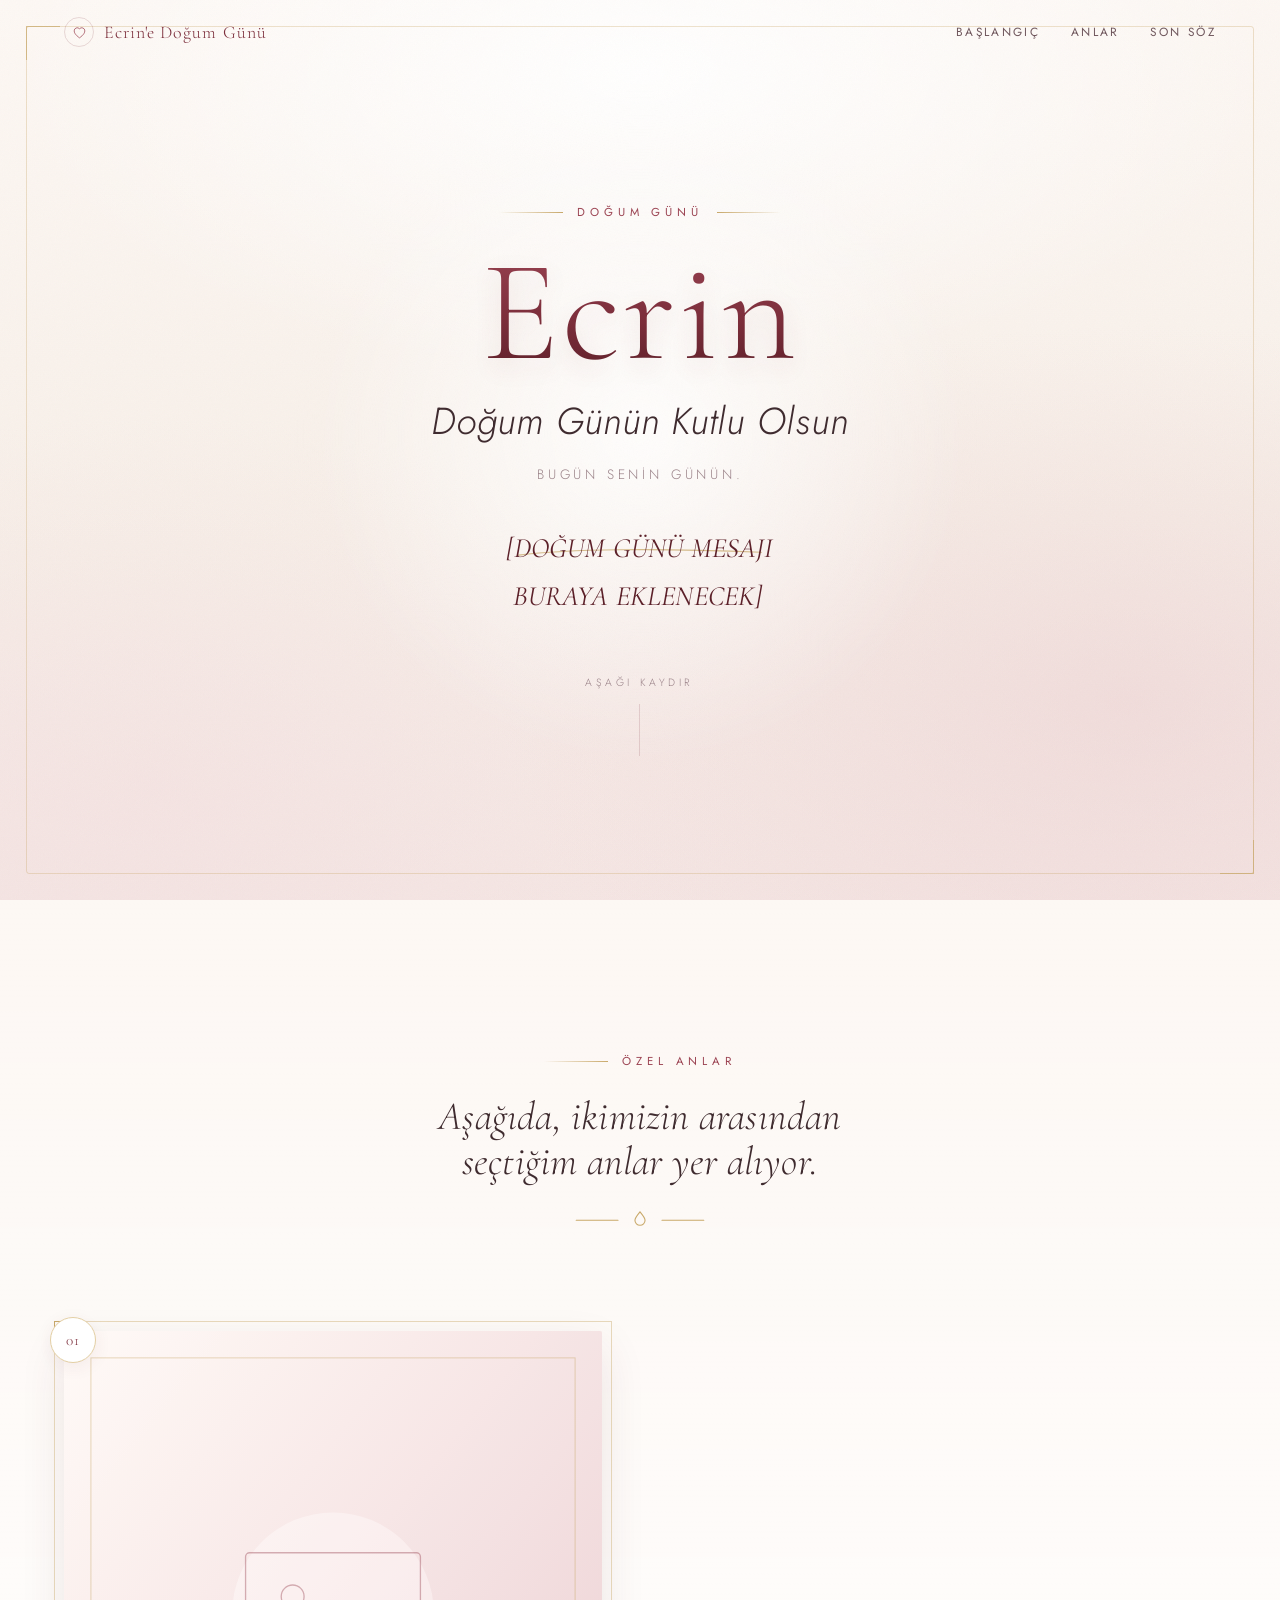
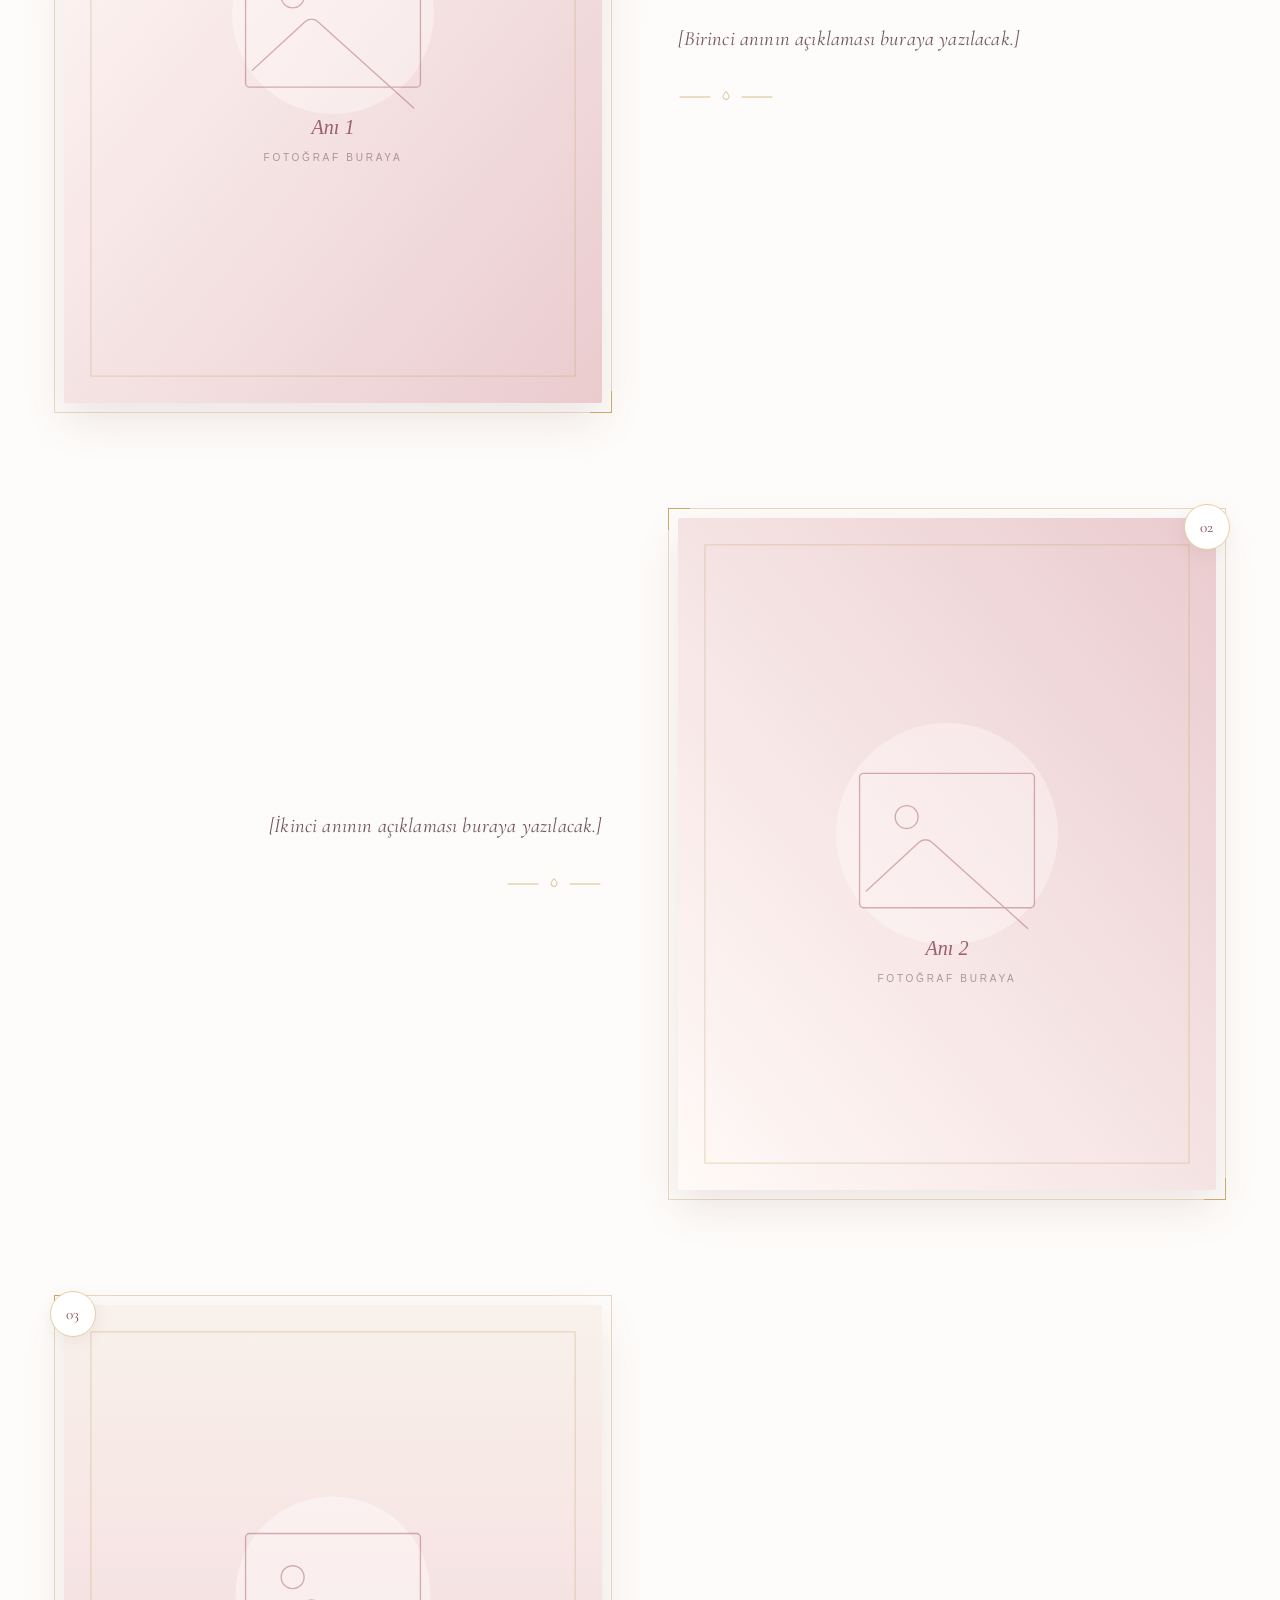
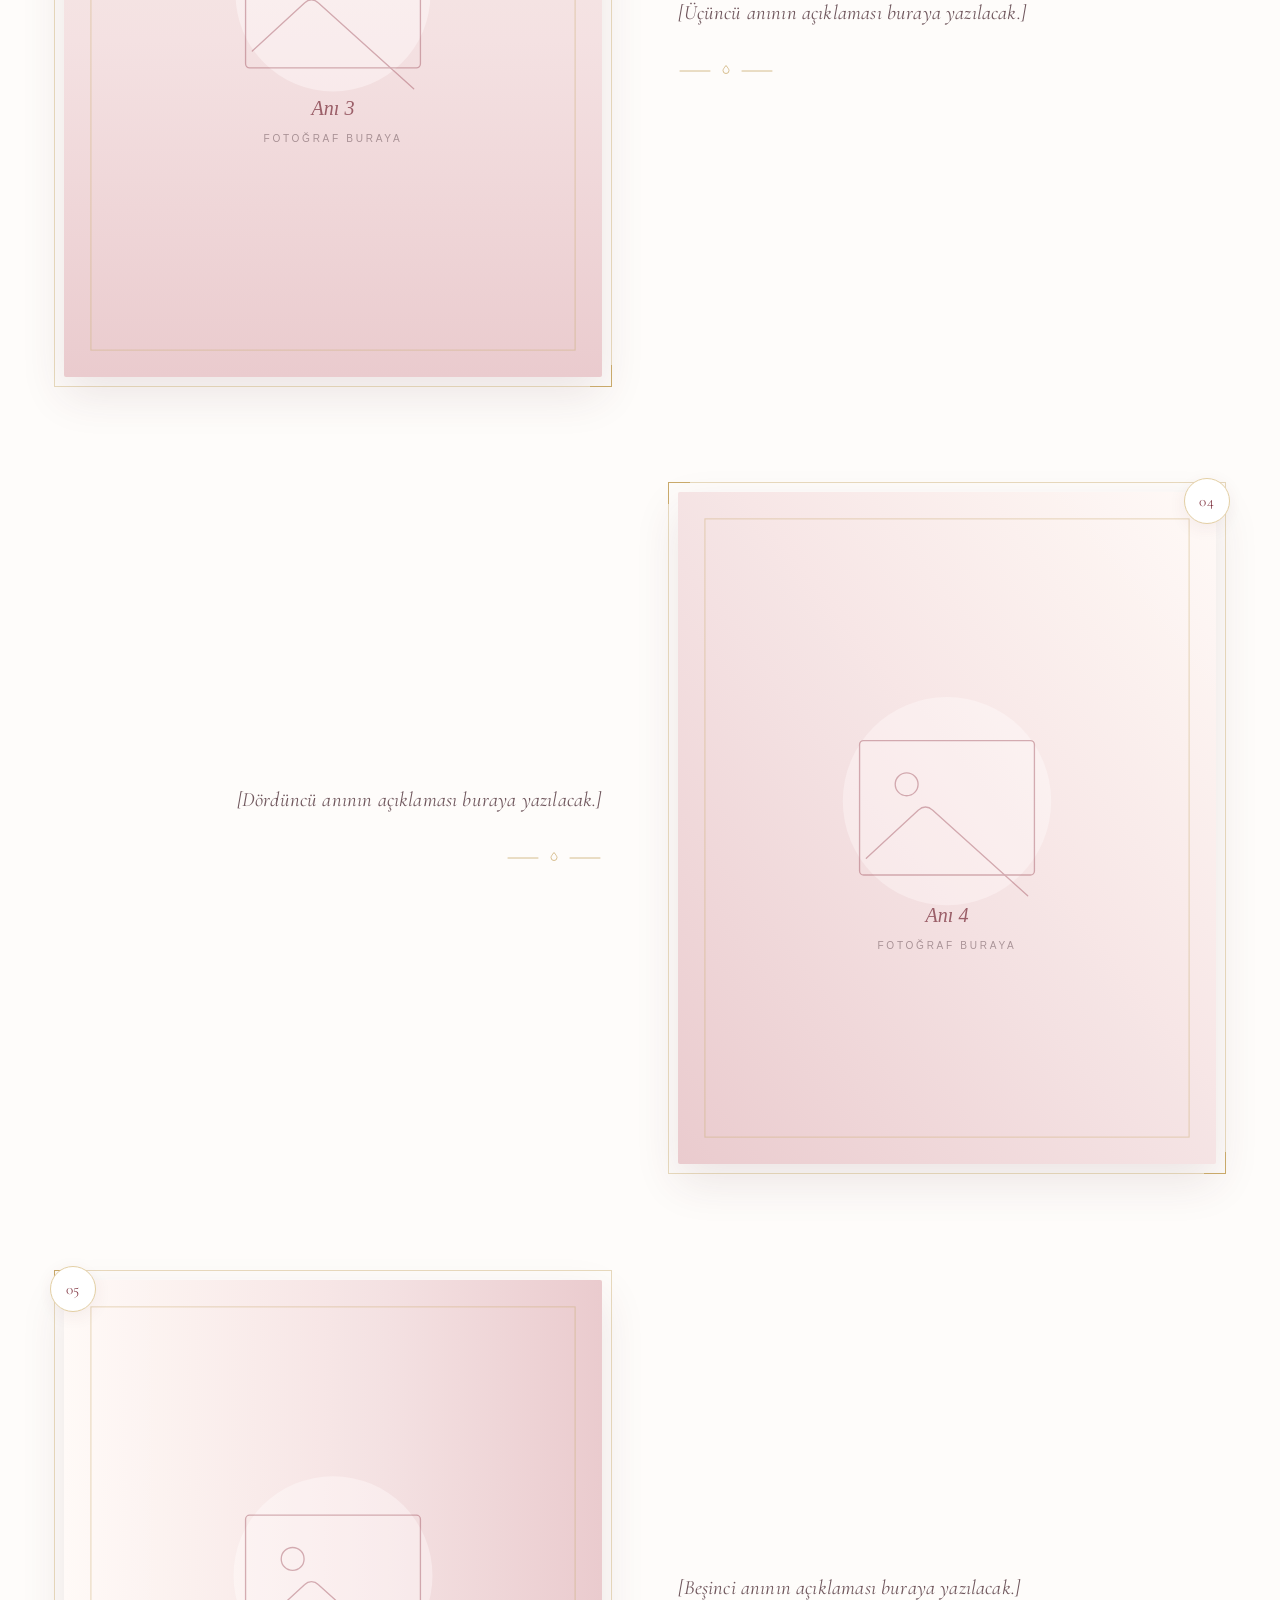
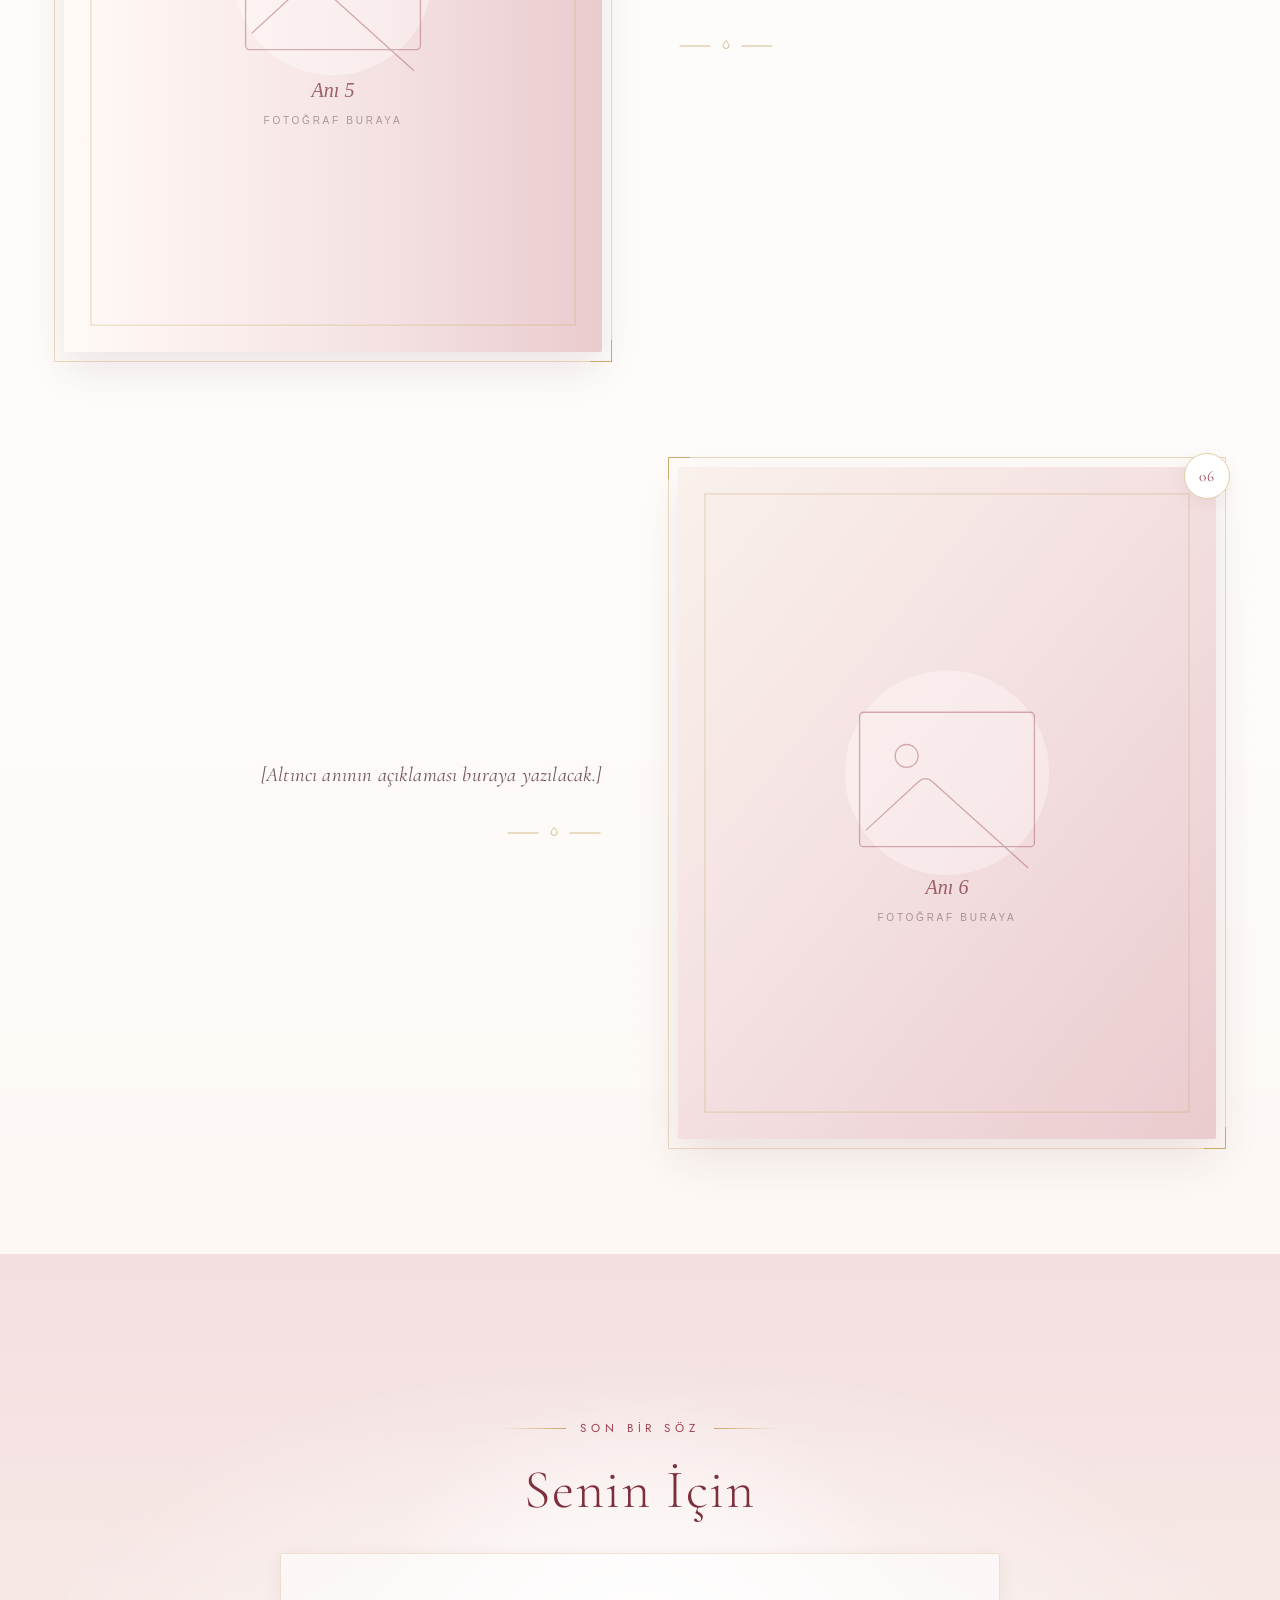
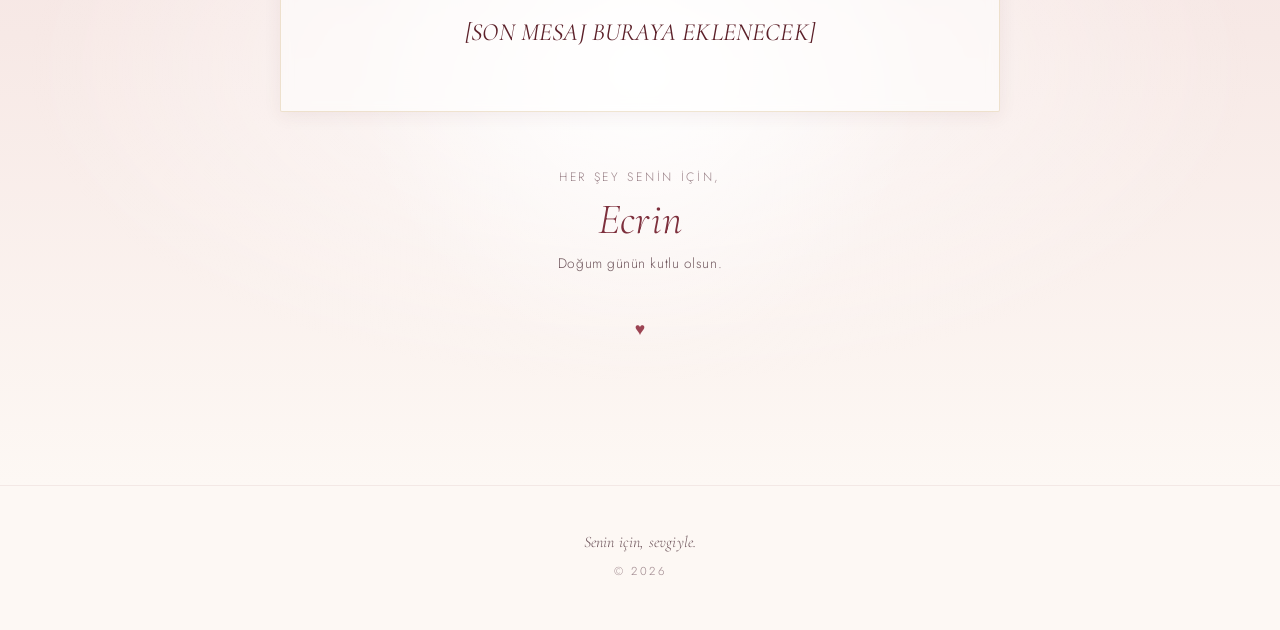
==== index.html @ c32bb046 "Add files via upload" ====
<!DOCTYPE html>
<html lang="tr">
<head>
  <meta charset="UTF-8" />
  <meta name="viewport" content="width=device-width, initial-scale=1.0, viewport-fit=cover" />
  <meta name="theme-color" content="#fdf8f4" />
  <meta name="description" content="Ecrin'e hazırlanmış romantik doğum günü sayfası." />

  <title>Ecrin'e Doğum Günü</title>

  <!-- Sosyal paylaşım (Open Graph) -->
  <meta property="og:type" content="website" />
  <meta property="og:title" content="Ecrin'e Doğum Günü" />
  <meta property="og:description" content="Senin için yazılmış küçük bir mektup." />

  <!-- Google Fonts (çevrimdışıysa sistem fontlarına düşer) -->
  <link rel="preconnect" href="https://fonts.googleapis.com" />
  <link rel="preconnect" href="https://fonts.gstatic.com" crossorigin />
  <link href="https://fonts.googleapis.com/css2?family=Cormorant+Garamond:ital,wght@0,300;0,400;0,500;0,600;1,300;1,400&family=Jost:wght@200;300;400;500&display=swap" rel="stylesheet" />

  <link rel="stylesheet" href="style.css" />

  <script>
    /* İçerik dosyası klasik <script> olarak yüklenir (fetch kullanılmaz),
       böylece index.html doğrudan çift tıklandığında da çalışır. */
    document.documentElement.className += ' js';
  </script>
</head>

<body>

  <!-- Sayfa içi dekorasyon katmanı -->
  <div class="grain" aria-hidden="true"></div>
  <div class="vignette" aria-hidden="true"></div>

  <!-- Üst çubuk (sabit) -->
  <header class="topbar" id="topbar">
    <a class="topbar__brand" href="#hero">
      <span class="topbar__mark" aria-hidden="true">
        <svg viewBox="0 0 24 24" fill="none" stroke="currentColor" stroke-width="1.2">
          <path d="M12 20.5S3.5 15.2 3.5 9.4A4.9 4.9 0 0 1 12 6a4.9 4.9 0 0 1 8.5 3.4c0 5.8-8.5 11.1-8.5 11.1Z"/>
        </svg>
      </span>
      <span class="topbar__text" data-content="site.title">Ecrin'e Doğum Günü</span>
    </a>

    <nav class="topbar__nav" aria-label="Bölümler">
      <a href="#hero" class="topbar__link">Başlangıç</a>
      <a href="#memories" class="topbar__link">Anlar</a>
      <a href="#finale" class="topbar__link">Son Söz</a>
    </nav>
  </header>

  <!-- ==============================================================
       BÖLÜM 1 — HERO / AÇILIŞ
       ============================================================== -->
  <section class="hero" id="hero">
    <div class="hero__glow" aria-hidden="true"></div>

    <!-- uçuşan minik kalpler -->
    <div class="hero__petals" aria-hidden="true">
      <span class="petal" style="--x:8%;  --d:0s;    --s:.55; --dur:16s"></span>
      <span class="petal" style="--x:22%; --d:2.5s;  --s:.4;  --dur:19s"></span>
      <span class="petal" style="--x:38%; --d:1.2s;  --s:.62; --dur:21s"></span>
      <span class="petal" style="--x:54%; --d:3.4s;  --s:.38; --dur:17s"></span>
      <span class="petal" style="--x:69%; --d:.6s;   --s:.5;  --dur:20s"></span>
      <span class="petal" style="--x:83%; --d:4.1s;  --s:.45; --dur:18s"></span>
      <span class="petal" style="--x:94%; --d:2.1s;  --s:.33; --dur:22s"></span>
    </div>

    <div class="hero__inner">
      <p class="hero__eyebrow reveal" data-reveal="fade-up">
        <span class="rule" aria-hidden="true"></span>
        <span data-content="hero.eyebrow">Doğum Günü</span>
        <span class="rule" aria-hidden="true"></span>
      </p>

      <h1 class="hero__name reveal" data-reveal="fade-up" data-delay="120">
        <span class="hero__name-text" data-content="hero.name">Ecrin</span>
        <span class="hero__swoosh" aria-hidden="true">
          <svg viewBox="0 0 220 20" fill="none" preserveAspectRatio="none">
            <path d="M2 13C46 4 128 3 218 9" stroke="currentColor" stroke-width="1.6" stroke-linecap="round"/>
          </svg>
        </span>
      </h1>

      <p class="hero__heading reveal" data-reveal="fade-up" data-delay="220" data-content="hero.heading">
        Doğum Günün Kutlu Olsun
      </p>

      <p class="hero__subtitle reveal" data-reveal="fade-up" data-delay="300" data-content="hero.subtitle">
        Bugün senin günün.
      </p>

      <!-- YAZILAN (TYPEWRITER) MESAJ -->
      <div class="hero__typing reveal" data-reveal="fade-up" data-delay="420">
        <p class="typing" id="typing" aria-live="polite"><span class="typing__caret" aria-hidden="true"></span></p>
      </div>

      <!-- Aşağı kaydırma ipucu -->
      <a class="scroll-hint reveal" data-reveal="fade-up" data-delay="600" href="#memories" aria-label="Aşağı kaydır">
        <span class="scroll-hint__label" data-content="hero.scrollHint">Aşağı kaydır</span>
        <span class="scroll-hint__line" aria-hidden="true"><i></i></span>
      </a>
    </div>

    <div class="hero__frame" aria-hidden="true"></div>
  </section>

  <main>
    <!-- ============================================================
         BÖLÜM 2 — ÖZEL ANLAR (GALERİ)
         ============================================================ -->
    <section class="memories" id="memories">
      <div class="section-head">
        <p class="section-head__eyebrow reveal" data-reveal="fade-up">
          <span class="rule" aria-hidden="true"></span>
          <span data-content="memories.heading">Özel Anlar</span>
        </p>
        <h2 class="section-head__title reveal" data-reveal="fade-up" data-delay="100" data-content="memories.intro">
          Aşağıda, ikimizin arasından seçtiğim anlar yer alıyor.
        </h2>
        <span class="section-head__ornament reveal" data-reveal="fade-up" data-delay="180" aria-hidden="true">
          <svg viewBox="0 0 120 24" fill="none">
            <path d="M2 12h38M80 12h38" stroke="currentColor" stroke-width="1" stroke-linecap="round"/>
            <path d="M60 4.5c3 3.6 4.6 6 4.6 7.5A4.6 4.6 0 0 1 60 16.6a4.6 4.6 0 0 1-4.6-4.6c0-1.5 1.6-3.9 4.6-7.5Z" stroke="currentColor" stroke-width="1"/>
          </svg>
        </span>
      </div>

      <!-- Bellek kartları script.js tarafından content.js'ten üretilir -->
      <div class="memory-list" id="memoryList">
        <noscript>
          <p class="noscript-note">
            Bu sayfanın anılar bölümünü görüntülemek için lütfen tarayıcınızda JavaScript'i etkinleştirin.
          </p>
        </noscript>
      </div>
    </section>




    <!-- ============================================================
         BÖLÜM 4 — SON MESAJ
         ============================================================ -->
    <section class="finale" id="finale">
      <div class="finale__glow" aria-hidden="true"></div>

      <div class="finale__inner">
        <p class="finale__eyebrow reveal" data-reveal="fade-up">
          <span class="rule" aria-hidden="true"></span>
          <span data-content="finale.eyebrow">Son Bir Söz</span>
          <span class="rule" aria-hidden="true"></span>
        </p>

        <h2 class="finale__heading reveal" data-reveal="fade-up" data-delay="100" data-content="finale.heading">
          Senin İçin
        </h2>

        <div class="finale__letter reveal" data-reveal="fade-up" data-delay="200">
          <p class="finale__message" id="finaleMessage" data-content="finale.message">
            [SON MESAJ BURAYA EKLENECEK]
          </p>
        </div>

        <div class="signature reveal" data-reveal="fade-up" data-delay="320">
          <span class="signature__label" data-content="finale.signatureLabel">Her şey senin için,</span>
          <span class="signature__name" data-content="finale.signature">Ecrin</span>
          <span class="signature__note" data-content="finale.signatureNote">Doğum günün kutlu olsun.</span>
        </div>

        <div class="finale__mark reveal" data-reveal="fade-up" data-delay="420" data-content="finale.closingMark" aria-hidden="true">
          ♥
        </div>
      </div>
    </section>
  </main>

  <!-- Alt bilgi -->
  <footer class="footer">
    <p class="footer__note" data-content="site.footerNote">Senin için, sevgiyle.</p>
    <p class="footer__year">© <span id="year">2026</span></p>
  </footer>

  <!-- Müzik düğmesi (sağ alt köşe) — otomatik başlatmaz -->
  <button class="music-btn" id="musicBtn" type="button" aria-pressed="false" hidden>
    <span class="music-btn__disc" aria-hidden="true">
      <span class="music-btn__ring"></span>
      <span class="music-btn__note">♪</span>
    </span>
    <span class="music-btn__label" data-content="music.playLabel">Müziği Aç</span>
  </button>

  <!-- Müzik dosyası (varsa) -->
  <audio id="bgMusic" preload="none" loop></audio>

  <!-- İçerik + scriptler -->
  <script src="content.js"></script>
  <script src="script.js"></script>
</body>
</html>
---- style.css ----
/* =====================================================================
   ECRIN — DOĞUM GÜNÜ SAYFASI | style.css
   ---------------------------------------------------------------------
   Renk paleti:
     --cream    : krem zemin
     --blush    : soluk gül
     --white    : saf beyaz
     --burgundy : muted şarampol (başlıklar vurgular)
     --gold     : sıcak altın detaylar
   ===================================================================== */

/* ---------- 1) DEĞİŞKENLER ---------- */
:root {
  --cream:      #fdf8f4;
  --cream-2:    #f7efe8;
  --blush:      #f3dfe0;
  --blush-2:    #e9c9cc;
  --white:      #ffffff;

  --burgundy:   #7d2f3c;
  --burgundy-2: #9c4453;
  --burgundy-3: #5c2029;

  --ink:        #3f2b2f;
  --ink-soft:   #6f565c;
  --ink-mute:   #9b8389;

  --gold:       #c9a96a;
  --gold-soft:  #e3cfa4;

  --line:       rgba(125, 47, 60, 0.16);
  --line-soft:  rgba(125, 47, 60, 0.08);

  --shadow-sm:  0 4px 18px rgba(93, 45, 56, 0.07);
  --shadow-md:  0 18px 46px rgba(93, 45, 56, 0.11);
  --shadow-lg:  0 30px 80px rgba(93, 45, 56, 0.16);

  --serif: "Cormorant Garamond", "Iowan Old Style", "Palatino Linotype",
           Palatino, "Times New Roman", Georgia, serif;
  --sans:  "Jost", "Avenir Next", "Segoe UI", "Helvetica Neue", Arial, sans-serif;

  --ease:  cubic-bezier(0.22, 0.61, 0.36, 1);
  --ease-out: cubic-bezier(0.16, 1, 0.3, 1);

  --wrap: 1180px;
  --gut: clamp(1.25rem, 5vw, 4.5rem);

  --topbar-h: 66px;
}

/* ---------- 2) SIFIRLAMA & TEMEL ---------- */
*, *::before, *::after { box-sizing: border-box; }

html {
  scroll-behavior: smooth;
  -webkit-text-size-adjust: 100%;
}

html, body {
  max-width: 100%;
  overflow-x: hidden;          /* yatay kaydırma engellendi */
}

body {
  margin: 0;
  background: var(--cream);
  color: var(--ink);
  font-family: var(--sans);
  font-weight: 300;
  font-size: clamp(1rem, 0.96rem + 0.2vw, 1.075rem);
  line-height: 1.75;
  letter-spacing: 0.01em;
  -webkit-font-smoothing: antialiased;
  -moz-osx-font-smoothing: grayscale;
  overflow-x: hidden;
}

img { max-width: 100%; height: auto; display: block; }

a { color: inherit; text-decoration: none; }

button {
  font: inherit;
  color: inherit;
  border: 0;
  background: none;
  cursor: pointer;
}

h1, h2, h3 {
  font-family: var(--serif);
  font-weight: 300;
  line-height: 1.12;
  margin: 0;
  color: var(--burgundy);
  letter-spacing: 0.005em;
}

/* ---------- 3) DEKORASYON KATMANLARI ---------- */
.grain {
  position: fixed;
  inset: 0;
  z-index: 60;
  pointer-events: none;
  opacity: 0.5;
  mix-blend-mode: multiply;
  background-image: url("data:image/svg+xml,%3Csvg xmlns='http://www.w3.org/2000/svg' width='160' height='160'%3E%3Cfilter id='n'%3E%3CfeTurbulence type='fractalNoise' baseFrequency='0.85' numOctaves='3'/%3E%3C/filter%3E%3Crect width='160' height='160' filter='url(%23n)' opacity='0.055'/%3E%3C/svg%3E");
}

.vignette {
  position: fixed;
  inset: 0;
  z-index: 0;
  pointer-events: none;
  background:
    radial-gradient(120% 80% at 50% 0%, rgba(255,255,255,0.55) 0%, rgba(255,255,255,0) 60%),
    radial-gradient(100% 70% at 50% 100%, rgba(125,47,60,0.05) 0%, rgba(125,47,60,0) 65%);
}

/* ---------- 4) ÜST ÇUBUK ---------- */
.topbar {
  position: fixed;
  top: 0;
  left: 0;
  right: 0;
  z-index: 50;
  height: var(--topbar-h);
  display: flex;
  align-items: center;
  justify-content: space-between;
  gap: 1rem;
  padding: 0 var(--gut);
  background: rgba(253, 248, 244, 0);
  border-bottom: 1px solid transparent;
  transition: background 0.6s var(--ease), border-color 0.6s var(--ease),
              backdrop-filter 0.6s var(--ease), box-shadow 0.6s var(--ease);
}

.topbar.is-stuck {
  background: rgba(253, 248, 244, 0.86);
  -webkit-backdrop-filter: saturate(150%) blur(14px);
  backdrop-filter: saturate(150%) blur(14px);
  border-bottom-color: var(--line-soft);
  box-shadow: 0 6px 24px rgba(93, 45, 56, 0.05);
}

.topbar__brand {
  display: inline-flex;
  align-items: center;
  gap: 0.6rem;
  color: var(--burgundy);
}

.topbar__mark {
  display: grid;
  place-items: center;
  width: 30px;
  height: 30px;
  border: 1px solid var(--line);
  border-radius: 50%;
  color: var(--burgundy-2);
  transition: transform 0.6s var(--ease), background 0.5s var(--ease);
}
.topbar__mark svg { width: 15px; height: 15px; }
.topbar__brand:hover .topbar__mark {
  transform: translateY(-2px) rotate(-8deg);
  background: rgba(243, 223, 224, 0.6);
}

.topbar__text {
  font-family: var(--serif);
  font-size: 1.12rem;
  letter-spacing: 0.06em;
  white-space: nowrap;
}

.topbar__nav { display: flex; align-items: center; gap: clamp(0.9rem, 2.4vw, 2rem); }

.topbar__link {
  position: relative;
  font-size: 0.74rem;
  font-weight: 400;
  letter-spacing: 0.2em;
  text-transform: uppercase;
  color: var(--ink-soft);
  padding: 0.35rem 0;
  transition: color 0.4s var(--ease);
}

/* ---------- 5) HERO ---------- */
.hero {
  position: relative;
  z-index: 1;
  min-height: 100vh;
  min-height: 100svh;
  display: flex;
  align-items: center;
  justify-content: center;
  padding: calc(var(--topbar-h) + 3.5rem) var(--gut) 4rem;
  text-align: center;
  overflow: hidden;
  background:
    radial-gradient(80% 55% at 50% 8%,  rgba(255,255,255,0.92) 0%, rgba(255,255,255,0) 62%),
    radial-gradient(70% 60% at 12% 88%, rgba(243,223,224,0.55) 0%, rgba(243,223,224,0) 70%),
    radial-gradient(70% 60% at 88% 78%, rgba(233,201,204,0.42) 0%, rgba(233,201,204,0) 70%),
    linear-gradient(178deg, var(--cream) 0%, var(--cream-2) 58%, var(--blush) 132%);
}

.hero__glow {
  position: absolute;
  top: 6%;
  left: 50%;
  width: min(760px, 92vw);
  aspect-ratio: 1;
  transform: translateX(-50%);
  border-radius: 50%;
  background: radial-gradient(circle, rgba(255,255,255,0.85) 0%, rgba(255,255,255,0) 62%);
  filter: blur(10px);
  pointer-events: none;
}

/* ince altın çerçeve */
.hero__frame {
  position: absolute;
  inset: clamp(0.75rem, 2.2vw, 1.6rem);
  border: 1px solid rgba(201, 169, 106, 0.32);
  border-radius: 3px;
  pointer-events: none;
}
.hero__frame::before,
.hero__frame::after {
  content: "";
  position: absolute;
  width: 34px; height: 34px;
  border: 1px solid var(--gold);
  opacity: 0.7;
}
.hero__frame::before {
  top: -1px; left: -1px;
  border-right: 0; border-bottom: 0;
}
.hero__frame::after {
  bottom: -1px; right: -1px;
  border-left: 0; border-top: 0;
}

.hero__inner {
  position: relative;
  z-index: 2;
  width: 100%;
  max-width: 880px;
  display: flex;
  flex-direction: column;
  align-items: center;
}

/* üst etiket + çizgi */
.hero__eyebrow,
.section-head__eyebrow,
.finale__eyebrow {
  display: inline-flex;
  align-items: center;
  gap: 0.9rem;
  font-size: 0.72rem;
  font-weight: 400;
  letter-spacing: 0.42em;
  text-transform: uppercase;
  color: var(--burgundy-2);
  margin: 0 0 1.4rem;
}
.rule {
  display: block;
  width: clamp(28px, 7vw, 64px);
  height: 1px;
  background: linear-gradient(90deg, transparent, var(--gold));
}
.rule:last-child { background: linear-gradient(270deg, transparent, var(--gold)); }

/* isim */
.hero__name {
  position: relative;
  font-size: clamp(3.6rem, 15vw, 9rem);
  font-weight: 300;
  line-height: 0.95;
  letter-spacing: 0.02em;
  color: var(--burgundy);
  margin: 0 0 0.5rem;
}
.hero__name-text {
  display: inline-block;
  background: linear-gradient(180deg, var(--burgundy-2) 0%, var(--burgundy) 55%, var(--burgundy-3) 100%);
  -webkit-background-clip: text;
  background-clip: text;
  -webkit-text-fill-color: transparent;
  text-shadow: 0 8px 26px rgba(125, 47, 60, 0.14);
}
.hero__swoosh {
  position: absolute;
  left: 50%;
  bottom: -0.55em;
  width: min(78%, 260px);
  height: 14px;
  transform: translateX(-50%);
  color: var(--gold);
  opacity: 0.75;
}
.hero__swoosh svg { width: 100%; height: 100%; }

/* başlık + alt satır */
.hero__heading {
  font-size: clamp(1.35rem, 3.4vw, 2.35rem);
  font-weight: 300;
  font-style: italic;
  color: var(--ink);
  margin: 0 0 0.5rem;
  letter-spacing: 0.02em;
}
.hero__subtitle {
  font-size: 0.85rem;
  letter-spacing: 0.28em;
  text-transform: uppercase;
  color: var(--ink-mute);
  margin: 0 0 2.4rem;
}

/* ---------- 6) YAZILAN (TYPEWRITER) MESAJ ---------- */
.hero__typing { width: 100%; }

.typing {
  position: relative;
  display: inline-block;
  max-width: 40ch;
  font-family: var(--serif);
  font-size: clamp(1.15rem, 2.6vw, 1.75rem);
  font-style: italic;
  font-weight: 400;
  line-height: 1.7;
  color: var(--burgundy-3);
  min-height: 1.7em;
  text-wrap: balance;
}

.typing__caret {
  display: inline-block;
  width: 2px;
  height: 1.05em;
  margin-left: 3px;
  vertical-align: -0.16em;
  background: var(--burgundy-2);
  animation: caret 1.05s steps(2, start) infinite;
}
.typing.is-done .typing__caret { animation: none; opacity: 0; }

@keyframes caret {
  0%, 100% { opacity: 1; }
  50%      { opacity: 0; }
}

/* ---------- 7) AŞAĞI KAYDIRMA İPUCU ---------- */
.scroll-hint {
  margin-top: clamp(2.4rem, 6vh, 4rem);
  display: inline-flex;
  flex-direction: column;
  align-items: center;
  gap: 0.7rem;
  color: var(--ink-mute);
  transition: color 0.4s var(--ease);
}
.scroll-hint:hover { color: var(--burgundy-2); }

.scroll-hint__label {
  font-size: 0.66rem;
  letter-spacing: 0.34em;
  text-transform: uppercase;
}
.scroll-hint__line {
  position: relative;
  display: block;
  width: 1px;
  height: 52px;
  background: var(--line);
  overflow: hidden;
}
.scroll-hint__line i {
  position: absolute;
  top: -60%;
  left: 0;
  width: 100%;
  height: 60%;
  background: linear-gradient(180deg, transparent, var(--burgundy-2));
  animation: scrollLine 2.4s var(--ease) infinite;
}
@keyframes scrollLine {
  0%   { top: -60%; }
  60%  { top: 100%; }
  100% { top: 100%; }
}


/* ---------- 8) UÇUŞAN KALPLER ---------- */
.hero__petals {
  position: absolute;
  inset: 0;
  pointer-events: none;
  z-index: 1;
}

.petal {
  position: absolute;
  left: var(--x);
  bottom: -40px;
  width: 14px;
  height: 14px;
  opacity: 0;
  background: var(--blush-2);
  transform: rotate(45deg) scale(var(--s));
  border-radius: 2px 0 2px 0;
  animation: petalFloat var(--dur) linear var(--d) infinite;
}

@keyframes petalFloat {
  0%   { transform: translateY(0) rotate(45deg) scale(var(--s)); opacity: 0; }
  12%  { opacity: 0.5; }
  85%  { opacity: 0.28; }
  100% { transform: translateY(-112vh) rotate(225deg) scale(var(--s)); opacity: 0; }
}

/* ---------- 9) BÖLÜM BAŞLIK ORNAMENTİ ---------- */
.section-head {
  max-width: 760px;
  margin: 0 auto clamp(3rem, 7vw, 5.5rem);
  text-align: center;
}

.section-head__title {
  font-size: clamp(1.5rem, 3.6vw, 2.5rem);
  font-weight: 300;
  font-style: italic;
  color: var(--ink);
  margin: 0;
  text-wrap: balance;
}

.section-head__ornament {
  display: block;
  margin: 1.5rem auto 0;
  width: 132px;
  color: var(--gold);
  opacity: 0.9;
}
.section-head__ornament svg { width: 100%; height: auto; }

/* ---------- 10) ANLAR BÖLÜMÜ ---------- */
.memories {
  position: relative;
  z-index: 1;
  padding: clamp(4.5rem, 11vw, 9rem) var(--gut) clamp(4rem, 9vw, 7.5rem);
  background:
    linear-gradient(180deg, rgba(253,248,244,0) 0%, rgba(255,255,255,0.55) 14%, rgba(255,255,255,0.55) 86%, rgba(253,248,244,0) 100%);
}

.memory-list {
  max-width: var(--wrap);
  margin: 0 auto;
  display: flex;
  flex-direction: column;
  gap: clamp(3.5rem, 9vw, 8rem);
}

/* ---------- 11) ANI KARTI (dönüşümlü editorial düzen) ---------- */
.memory {
  display: grid;
  grid-template-columns: 1fr 1fr;
  align-items: center;
  gap: clamp(2rem, 6vw, 5.5rem);
}

/* fotoğraf tarafı */
.memory__figure {
  position: relative;
  margin: 0;
}

/* ince altın çerçeve (frame) */
.memory__frame {
  position: absolute;
  inset: clamp(-10px, -1.4vw, -16px);
  border: 1px solid rgba(201, 169, 106, 0.42);
  pointer-events: none;
  z-index: 2;
}
.memory__frame::before,
.memory__frame::after {
  content: "";
  position: absolute;
  width: 22px; height: 22px;
  border: 1px solid var(--gold);
}
.memory__frame::before {
  top: -1px; left: -1px;
  border-right: 0; border-bottom: 0;
}
.memory__frame::after {
  bottom: -1px; right: -1px;
  border-left: 0; border-top: 0;
}

.memory__img-wrap {
  position: relative;
  overflow: hidden;
  border-radius: 2px;
  background: var(--cream-2);
  box-shadow: var(--shadow-md);
  aspect-ratio: 4 / 5;
}

.memory__img {
  width: 100%;
  height: 100%;
  object-fit: cover;
  transform: scale(1.04);
  transition: transform 1.4s var(--ease-out), filter 1.4s var(--ease-out);
  filter: saturate(0.94) contrast(1.02);
}
.memory.is-visible .memory__img { transform: scale(1); }

/* fotoğraf yüklemezse gösterilen yer tutucu */
.memory__placeholder {
  position: absolute;
  inset: 0;
  display: none;
  flex-direction: column;
  align-items: center;
  justify-content: center;
  gap: 0.6rem;
  padding: 1.5rem;
  text-align: center;
  color: var(--ink-mute);
  background:
    linear-gradient(160deg, rgba(255,255,255,0.85), rgba(243,223,224,0.55));
  border: 1px dashed var(--line);
}

/* fotoğraf kadrajı (content.js içindeki "position" değeri) */
.memory__img[data-position="center"] { object-position: 50% 50%; }
.memory__img[data-position="top"]    { object-position: 50% 20%; }
.memory__img[data-position="bottom"] { object-position: 50% 80%; }
.memory__img[data-position="left"]   { object-position: 20% 50%; }
.memory__img[data-position="right"]  { object-position: 80% 50%; }

.memory__placeholder.is-active { display: flex; }
.memory__placeholder svg { width: 34px; height: 34px; color: var(--blush-2); }

/* fotoğraf yüklenemezse görseli gizle (kırık resim ikonu görünmesin) */
.memory__img-wrap.has-placeholder .memory__img { display: none; }
.memory__placeholder span {
  font-size: 0.72rem;
  letter-spacing: 0.16em;
  text-transform: uppercase;
  line-height: 1.6;
}

/* küçük numara rozeti */
.memory__index {
  position: absolute;
  top: -14px;
  left: -14px;
  z-index: 3;
  display: grid;
  place-items: center;
  width: 46px;
  height: 46px;
  border-radius: 50%;
  background: var(--white);
  border: 1px solid var(--gold-soft);
  box-shadow: var(--shadow-sm);
  font-family: var(--serif);
  font-size: 0.95rem;
  letter-spacing: 0.06em;
  color: var(--burgundy);
}

/* ---------- 12) DÖNÜŞÜMLÜ DÜZEN (1. kart solda, 2. kart sağda ...) ---------- */
.memory            { grid-template-areas: "figure body"; }
.memory--reverse   { grid-template-areas: "body figure"; }

.memory__figure { grid-area: figure; }
.memory__body   { grid-area: body; }

.memory--reverse .memory__body { justify-self: end; text-align: right; }
.memory--reverse .memory__body .memory__ornament { margin-left: auto; margin-right: 0; }
.memory--reverse .memory__index { left: auto; right: -14px; }

/* ---------- 13) BÖLÜM 4 — SON MESAJ ---------- */
.finale {
  position: relative;
  z-index: 1;
  padding: clamp(5rem, 12vw, 10rem) var(--gut) clamp(5rem, 11vw, 9rem);
  text-align: center;
  overflow: hidden;
  background:
    radial-gradient(70% 55% at 50% 50%, rgba(255,255,255,0.72) 0%, rgba(255,255,255,0) 68%),
    linear-gradient(180deg, var(--blush) 0%, #f7e9e6 46%, var(--cream) 100%);
}

.finale__glow {
  position: absolute;
  top: 50%; left: 50%;
  width: min(620px, 90vw);
  aspect-ratio: 1;
  transform: translate(-50%, -50%);
  border-radius: 50%;
  background: radial-gradient(circle, rgba(255,255,255,0.9) 0%, rgba(255,255,255,0) 65%);
  pointer-events: none;
}

.finale__inner {
  position: relative;
  z-index: 2;
  max-width: 720px;
  margin: 0 auto;
}

.finale__heading {
  font-size: clamp(2rem, 5.2vw, 3.4rem);
  font-weight: 300;
  letter-spacing: 0.03em;
  margin: 0 0 2rem;
}

.finale__letter {
  position: relative;
  padding: clamp(2rem, 5vw, 3.4rem) clamp(1.25rem, 4vw, 3rem);
  background: rgba(255, 255, 255, 0.55);
  border: 1px solid rgba(201, 169, 106, 0.3);
  border-radius: 2px;
  box-shadow: var(--shadow-sm);
  -webkit-backdrop-filter: blur(6px);
  backdrop-filter: blur(6px);
}

.finale__message {
  font-family: var(--serif);
  font-size: clamp(1.15rem, 2.5vw, 1.55rem);
  font-weight: 400;
  font-style: italic;
  line-height: 1.95;
  color: var(--burgundy-3);
  margin: 0;
  text-wrap: pretty;
}

/* imza */
.signature {
  margin-top: clamp(2.2rem, 5vw, 3.4rem);
  display: flex;
  flex-direction: column;
  align-items: center;
  gap: 0.35rem;
}
.signature__label {
  font-size: 0.76rem;
  letter-spacing: 0.22em;
  text-transform: uppercase;
  color: var(--ink-mute);
}
.signature__name {
  font-family: var(--serif);
  font-style: italic;
  font-size: clamp(1.8rem, 4.5vw, 2.7rem);
  color: var(--burgundy);
  line-height: 1.2;
}
.signature__note {
  font-size: 0.86rem;
  color: var(--ink-soft);
  letter-spacing: 0.04em;
}

/* ---------- 15) MÜZİK DÜĞMESİ ---------- */
.music-btn {
  position: fixed;
  right: clamp(1rem, 3vw, 2rem);
  bottom: clamp(1rem, 3vw, 2rem);
  z-index: 55;
  display: inline-flex;
  align-items: center;
  gap: 0.65rem;
  padding: 0.6rem 1.15rem 0.6rem 0.6rem;
  border-radius: 999px;
  background: rgba(255, 255, 255, 0.88);
  -webkit-backdrop-filter: blur(10px);
  backdrop-filter: blur(10px);
  border: 1px solid var(--line);
  box-shadow: var(--shadow-md);
  color: var(--burgundy);
  transition: transform 0.5s var(--ease-out), box-shadow 0.5s var(--ease),
              background 0.4s var(--ease), opacity 0.4s var(--ease);
}
.music-btn:hover {
  transform: translateY(-3px);
  box-shadow: var(--shadow-lg);
  background: rgba(255, 255, 255, 0.97);
}
.music-btn[hidden] { display: none; }
.music-btn.is-unavailable { display: none !important; }

.music-btn__disc {
  position: relative;
  display: grid;
  place-items: center;
  width: 34px; height: 34px;
  border-radius: 50%;
  background: linear-gradient(145deg, var(--blush), var(--blush-2));
  color: var(--burgundy-3);
  flex: none;
}
.music-btn__note { font-size: 0.95rem; line-height: 1; }
.music-btn__ring {
  position: absolute;
  inset: 0;
  border-radius: 50%;
  border: 1px solid rgba(201, 169, 106, 0.6);
  opacity: 0;
  transform: scale(0.85);
}
.music-btn.is-playing .music-btn__ring {
  animation: ringPulse 2s var(--ease) infinite;
}
@keyframes ringPulse {
  0%   { opacity: 0.8; transform: scale(0.85); }
  100% { opacity: 0;   transform: scale(1.6); }
}

.music-btn__label {
  font-size: 0.7rem;
  font-weight: 400;
  letter-spacing: 0.16em;
  text-transform: uppercase;
  white-space: nowrap;
}

/* ---------- 16) SCROLL REVEAL ANİMASYONLARI ---------- */
.js .reveal {
  opacity: 0;
  transform: translateY(26px);
  transition: opacity 1s var(--ease-out), transform 1s var(--ease-out);
  transition-delay: var(--delay, 0ms);
  will-change: opacity, transform;
}
.js .reveal.is-visible {
  opacity: 1;
  transform: none;
}

/* JS kapalıysa her şey görünür kalsın */
.no-js .reveal { opacity: 1; transform: none; }

/* anı kartı görünürlük animasyonları */
.js .memory__figure {
  opacity: 0;
  transform: translateY(38px);
  transition: opacity 1.15s var(--ease-out), transform 1.15s var(--ease-out);
}
.js .memory__body {
  opacity: 0;
  transform: translateY(30px);
  transition: opacity 1.05s var(--ease-out), transform 1.05s var(--ease-out);
}
.js .memory.is-visible .memory__figure { opacity: 1; transform: none; }
.js .memory.is-visible .memory__body   { opacity: 1; transform: none; }

/* kartlara kademeli gecikme */
.js .memory.is-visible .memory__body { transition-delay: 0.18s; }

/* ---------- 17) DUYARLI TASARIM ---------- */
@media (max-width: 900px) {
  .memory {
    grid-template-columns: 1fr;
    grid-template-areas: "figure" "body";
    gap: clamp(1.6rem, 5vw, 2.4rem);
    max-width: 560px;
    margin: 0 auto;
  }
  .memory--reverse { grid-template-areas: "figure" "body"; }
  .memory--reverse .memory__body {
    justify-self: stretch;
    text-align: left;
  }
  .memory--reverse .memory__body .memory__ornament { margin-left: 0; }
  .memory--reverse .memory__index { left: -14px; right: auto; }
  .memory__body { max-width: none; }
}

@media (max-width: 720px) {
  :root { --topbar-h: 58px; }
  .topbar__nav { display: none; }
  .hero { padding-top: calc(var(--topbar-h) + 2.5rem); }
  .hero__eyebrow, .section-head__eyebrow, .finale__eyebrow { letter-spacing: 0.3em; }
  .memory-list { gap: clamp(3rem, 12vw, 4.5rem); }
  .memory__img-wrap { aspect-ratio: 4 / 5; }
  .music-btn__label { display: none; }
  .music-btn { padding: 0.55rem; }
  .music-btn__disc { width: 38px; height: 38px; }
  .finale__letter { padding: 1.8rem 1.1rem; }
  .hero__frame { inset: 0.6rem; }
}

@media (max-width: 420px) {
  .hero__name { font-size: clamp(2.9rem, 17vw, 4rem); }
  .typing { max-width: 30ch; }
  .memory__index { width: 40px; height: 40px; font-size: 0.85rem; top: -12px; left: -12px; }
}

/* ---------- 18) PREFERS-REDUCED-MOTION ---------- */
@media (prefers-reduced-motion: reduce) {
  html { scroll-behavior: auto; }

  *, *::before, *::after {
    animation-duration: 0.001ms !important;
    animation-iteration-count: 1 !important;
    transition-duration: 0.001ms !important;
    scroll-behavior: auto !important;
  }

  .js .reveal,
  .js .memory__figure,
  .js .memory__body {
    opacity: 1 !important;
    transform: none !important;
  }

  .petal, .scroll-hint__line i, .finale__mark, .music-btn__ring {
    display: none !important;
  }

  .typing__caret { animation: none !important; opacity: 1 !important; }
}

/* ---------- 19) YAZDIRMA ---------- */
@media print {
  .topbar, .music-btn, .grain, .vignette, .hero__petals, .scroll-hint { display: none !important; }
  body { background: #fff; color: #000; }
  .reveal, .memory__figure, .memory__body { opacity: 1 !important; transform: none !important; }
}


.finale__mark {
  margin-top: 2.4rem;
  font-size: 1.1rem;
  color: var(--burgundy-2);
  opacity: 0.75;
  animation: heartBeat 3.2s ease-in-out infinite;
}
@keyframes heartBeat {
  0%, 100% { transform: scale(1); }
  14%      { transform: scale(1.16); }
  28%      { transform: scale(1); }
  42%      { transform: scale(1.1); }
  56%      { transform: scale(1); }
}

/* ---------- 14) ALT BİLGİ ---------- */
.footer {
  position: relative;
  z-index: 1;
  padding: 2.6rem var(--gut) 3rem;
  text-align: center;
  background: var(--cream);
  border-top: 1px solid var(--line-soft);
}
.footer__note {
  font-family: var(--serif);
  font-style: italic;
  font-size: 1rem;
  color: var(--ink-soft);
  margin: 0 0 0.35rem;
}
.footer__year {
  font-size: 0.72rem;
  letter-spacing: 0.22em;
  color: var(--ink-mute);
  margin: 0;
}

/* ---------- 20) METİN TARAFI (ani karti) ---------- */
/* metin tarafı */
.memory__body {
  position: relative;
  max-width: 30rem;
}

.memory__date {
  display: inline-block;
  font-size: 0.7rem;
  font-weight: 400;
  letter-spacing: 0.26em;
  text-transform: uppercase;
  color: var(--gold);
  margin-bottom: 0.9rem;
}

.memory__title {
  font-size: clamp(1.5rem, 3.2vw, 2.3rem);
  font-weight: 300;
  color: var(--burgundy);
  margin: 0 0 1.1rem;
  text-wrap: balance;
}

.memory__caption {
  font-family: var(--serif);
  font-size: clamp(1.05rem, 1.9vw, 1.28rem);
  font-weight: 400;
  font-style: italic;
  line-height: 1.8;
  color: var(--ink-soft);
  margin: 0;
}

.memory__ornament {
  display: block;
  margin-top: 1.6rem;
  width: 96px;
  color: var(--gold);
  opacity: 0.75;
}
.memory__ornament svg { width: 100%; height: auto; }

.noscript-note {
  text-align: center;
  color: var(--ink-soft);
  font-size: 0.95rem;
}

/* ---------- 21) ÜST ÇUBUK BAĞLANTI ALTI ÇİZGİ ---------- */
.topbar__link::after {
  content: "";
  position: absolute;
  left: 0; bottom: 0;
  width: 100%; height: 1px;
  background: var(--burgundy-2);
  transform: scaleX(0);
  transform-origin: right center;
  transition: transform 0.5s var(--ease-out);
}
.topbar__link:hover { color: var(--burgundy); }
.topbar__link:hover::after { transform: scaleX(1); transform-origin: left center; }

/* ---------- 22) BASIT TYPOGRAFI ---------- */
p { margin: 0; }

::selection { background: var(--blush-2); color: var(--burgundy-3); }

/* odak halkası (klavye erişilebilirliği) */
:focus-visible {
  outline: 2px solid var(--burgundy-2);
  outline-offset: 4px;
  border-radius: 4px;
}
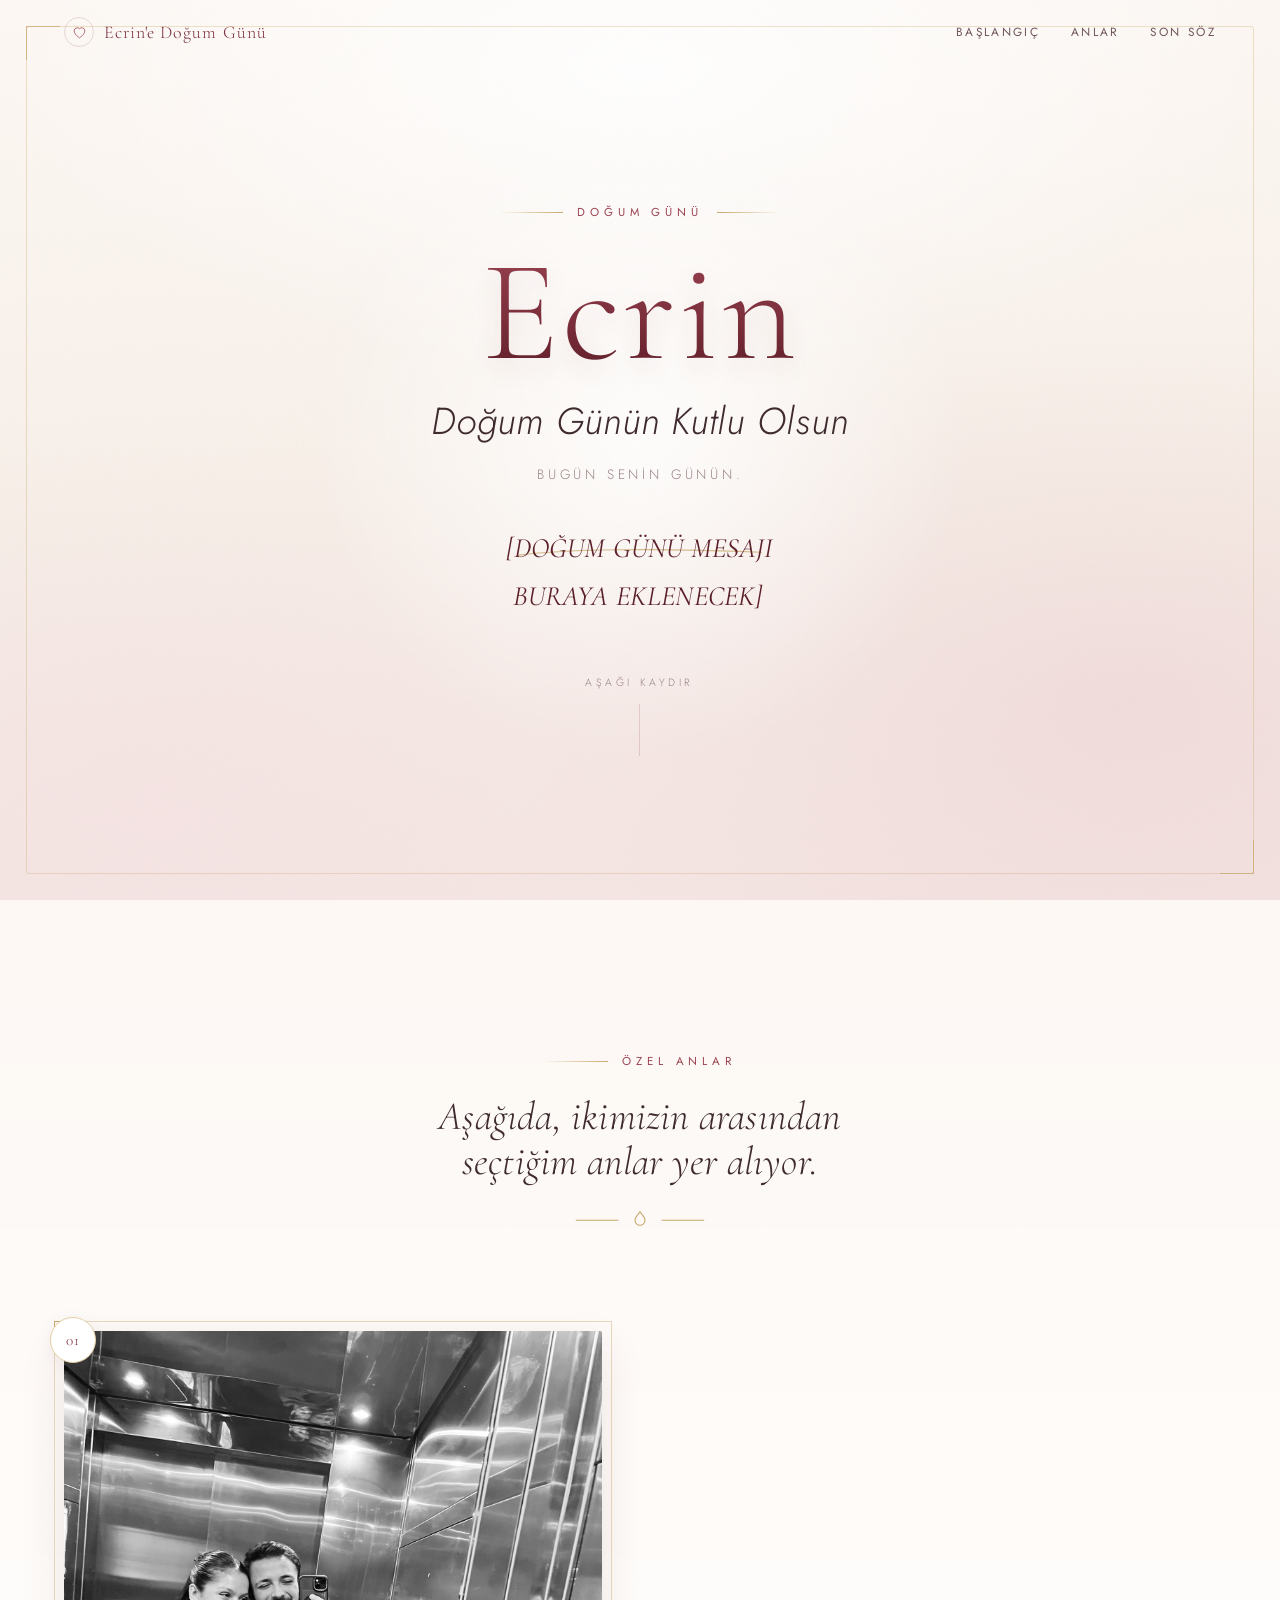
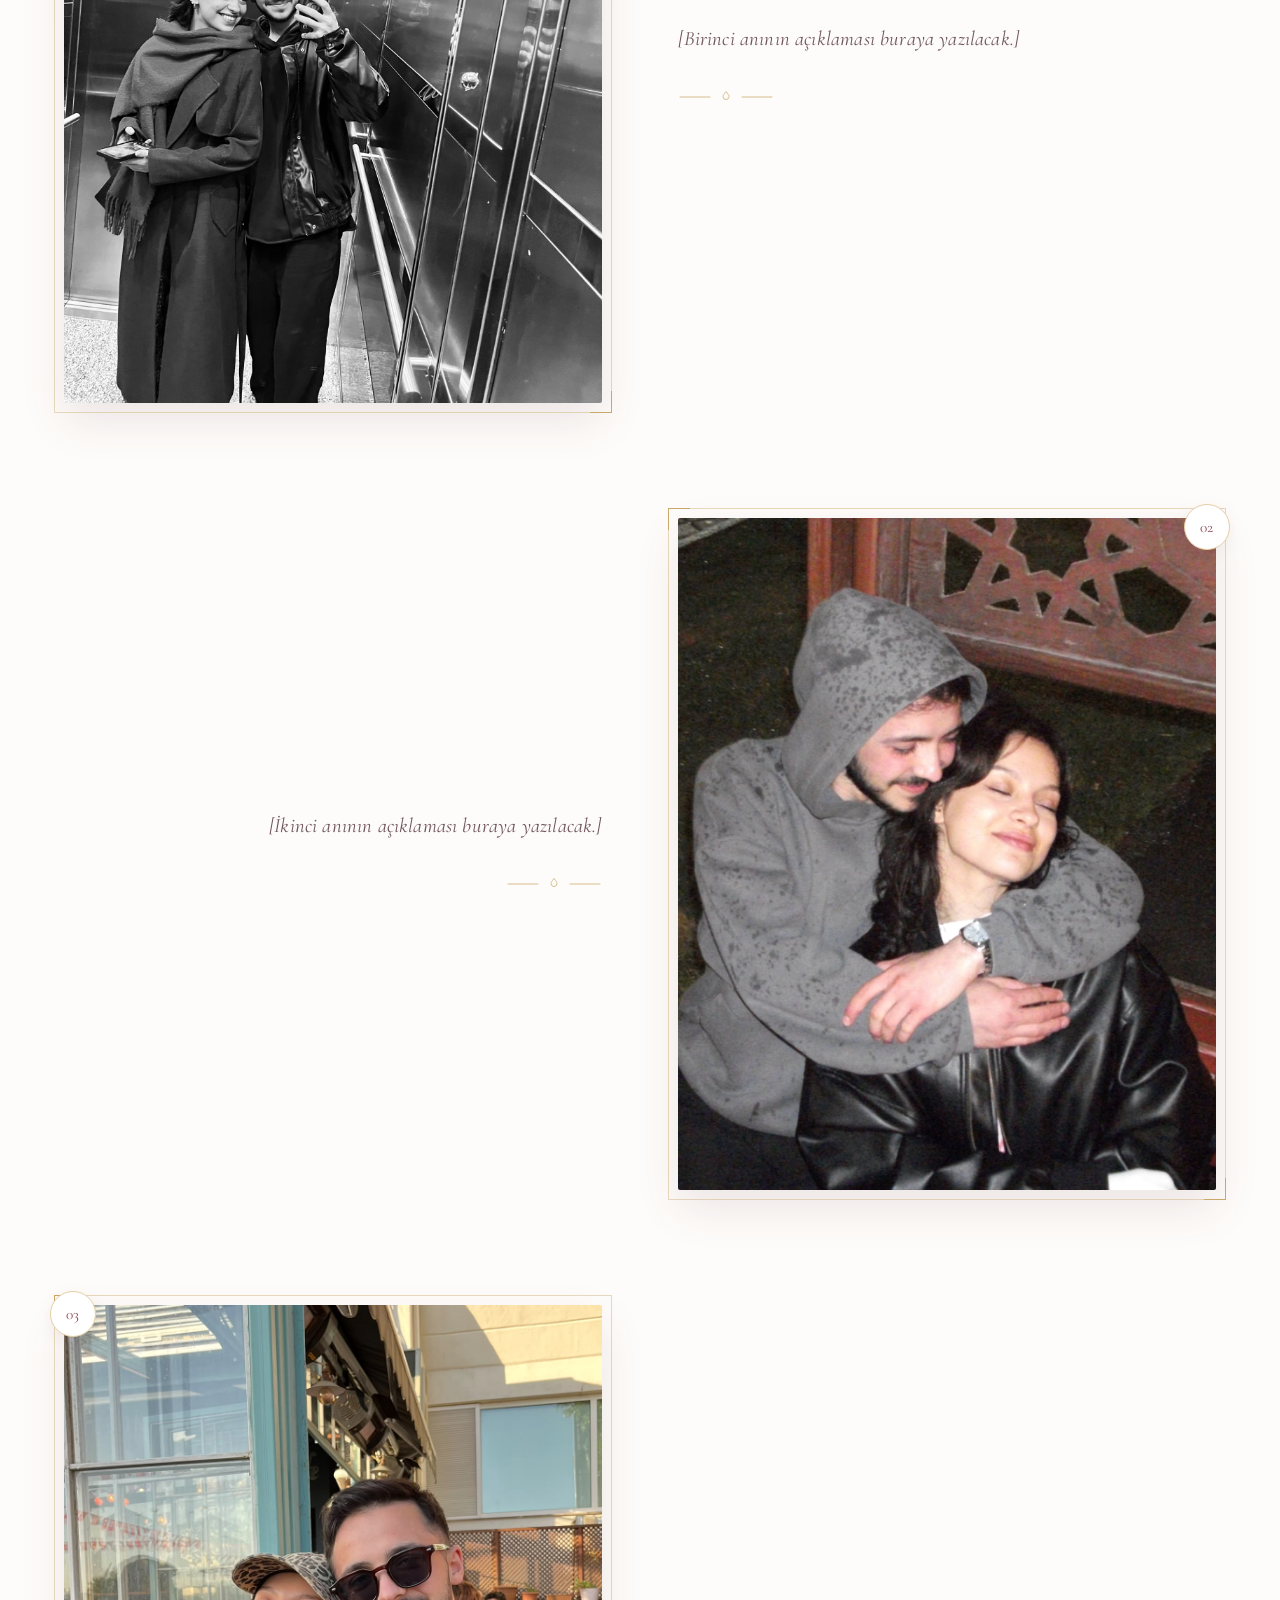
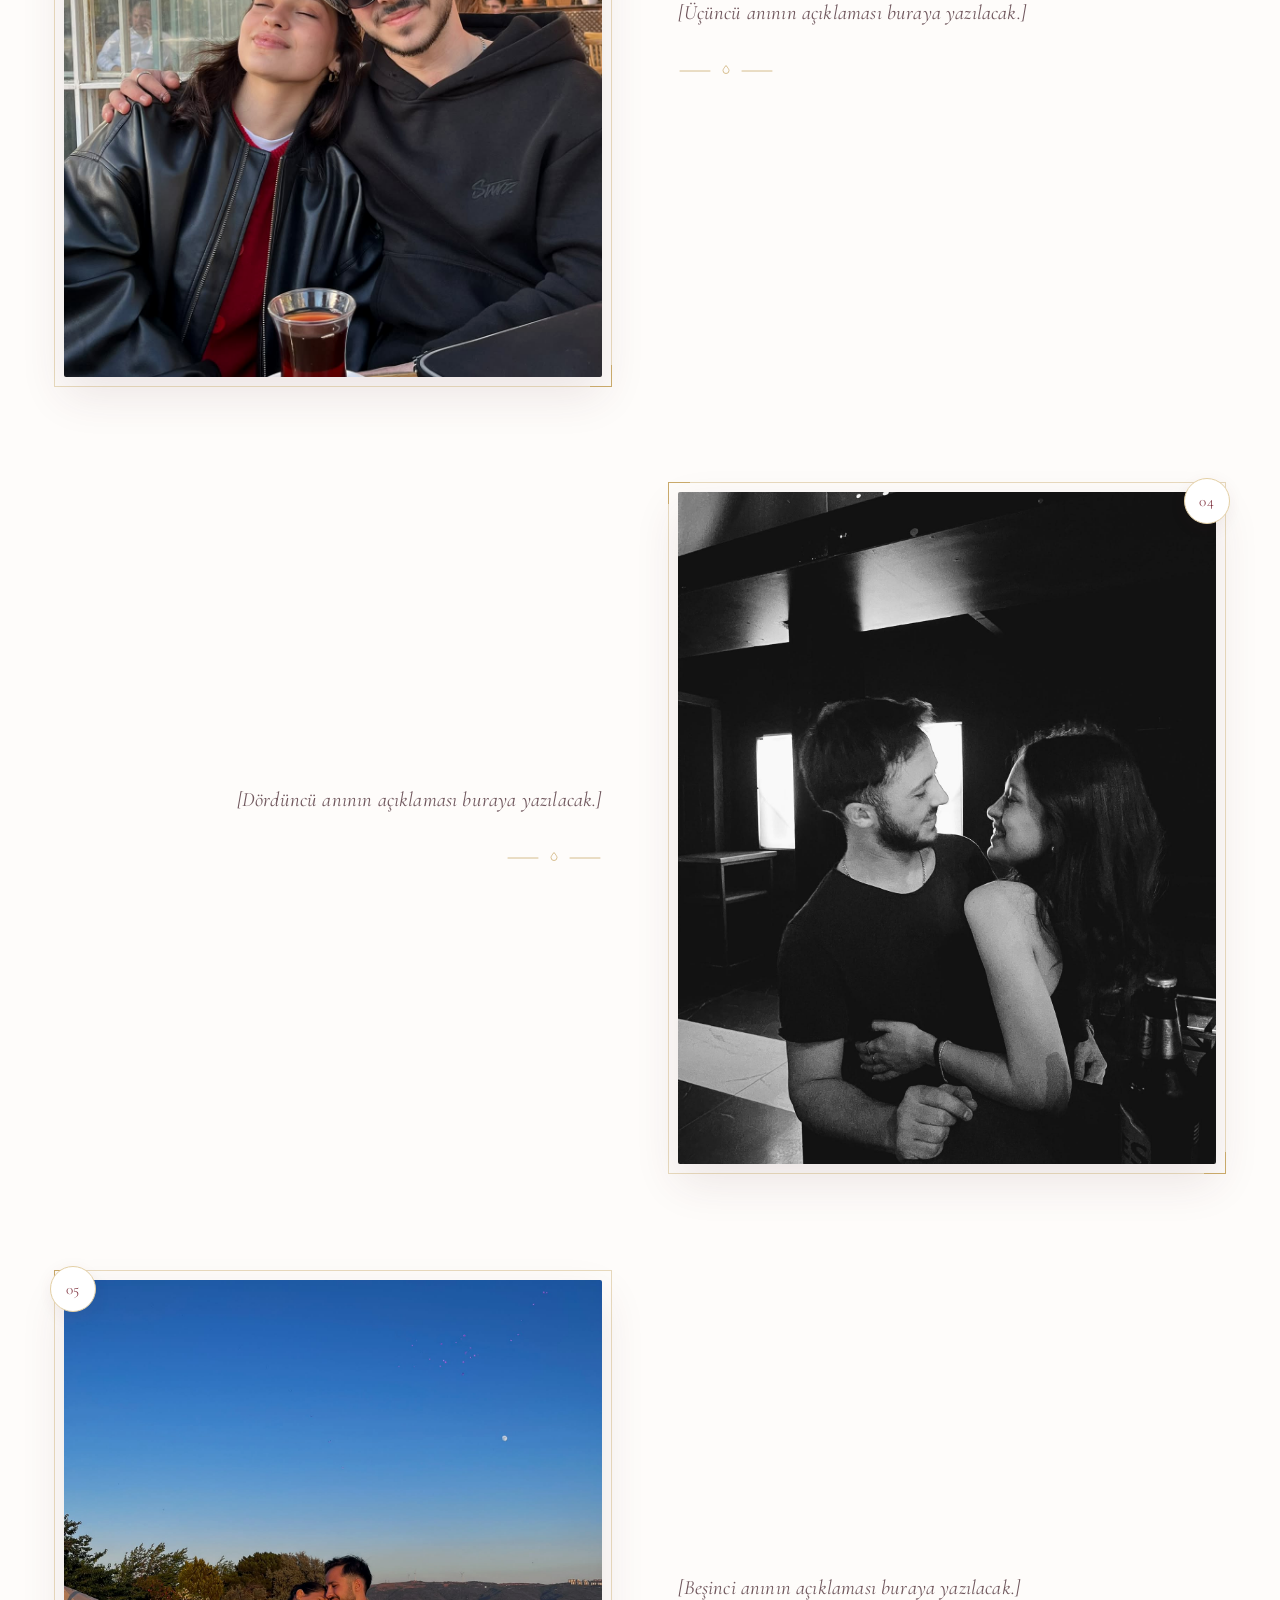
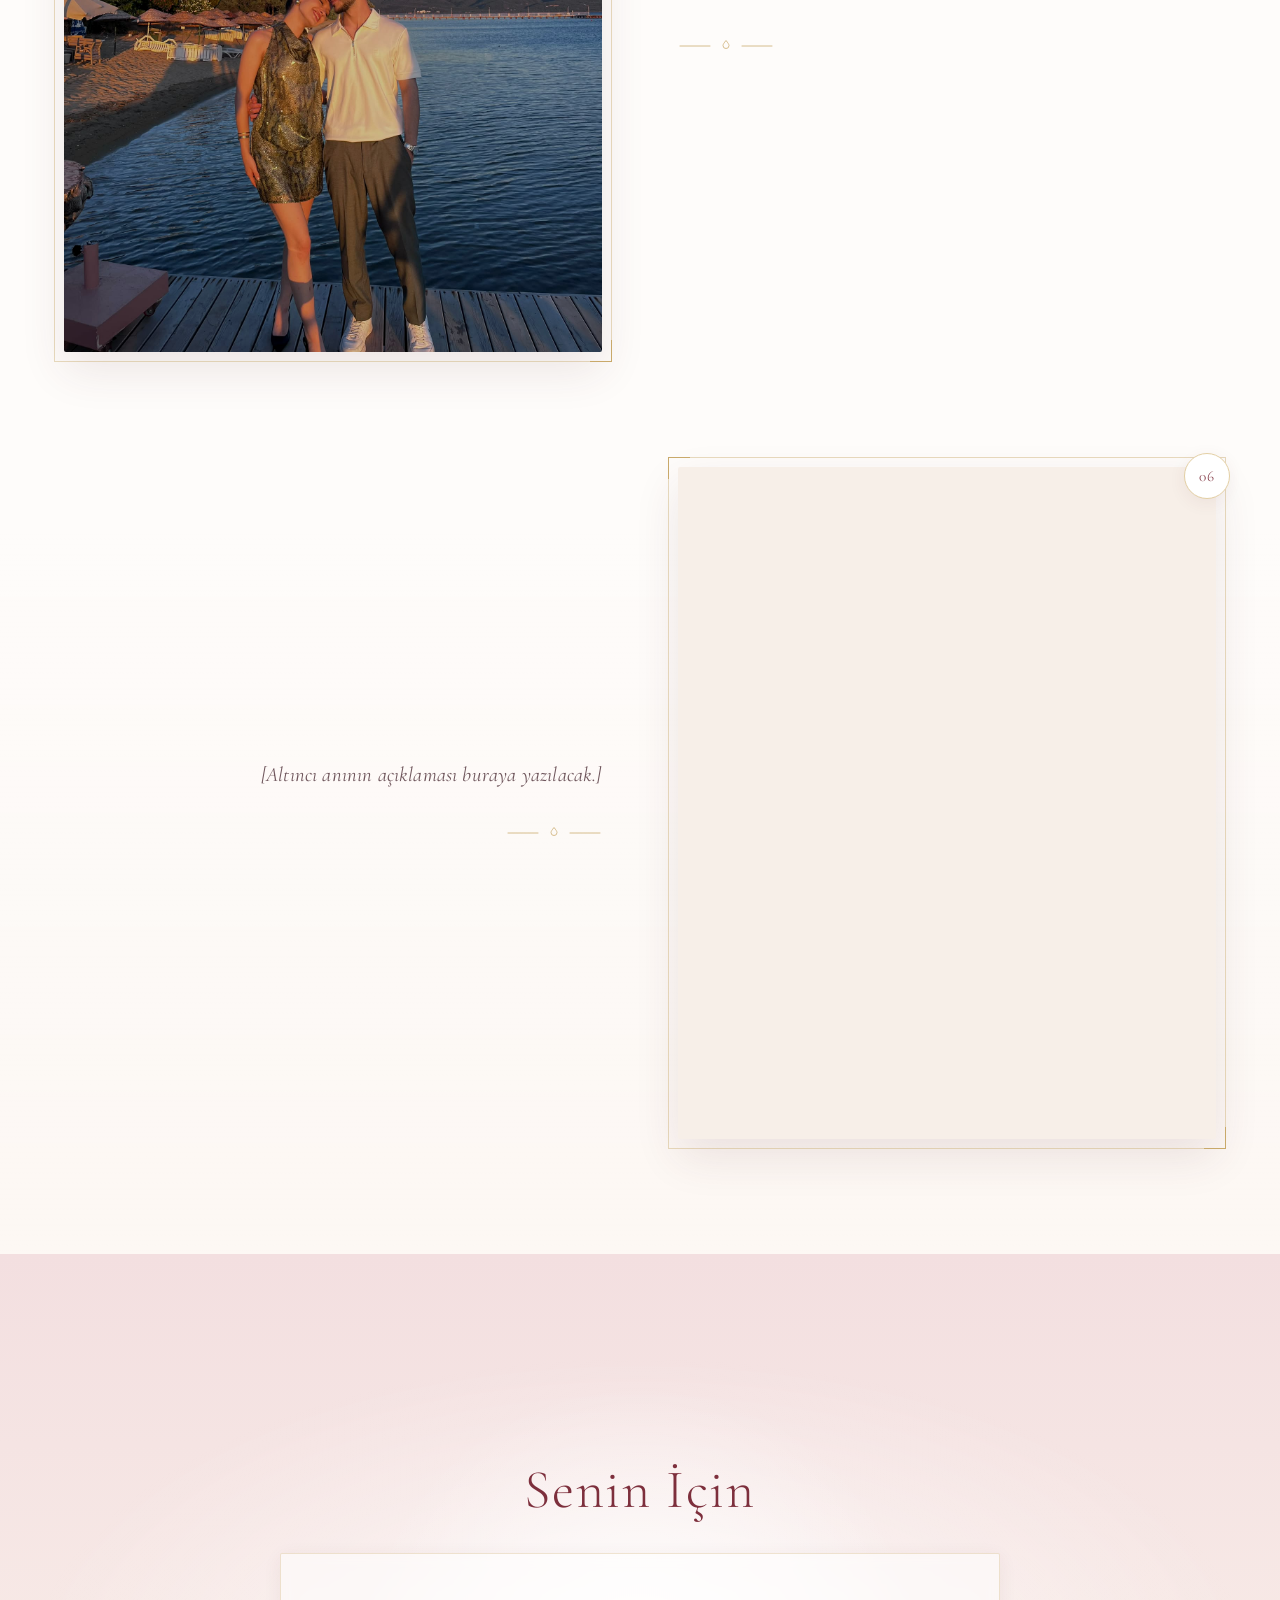
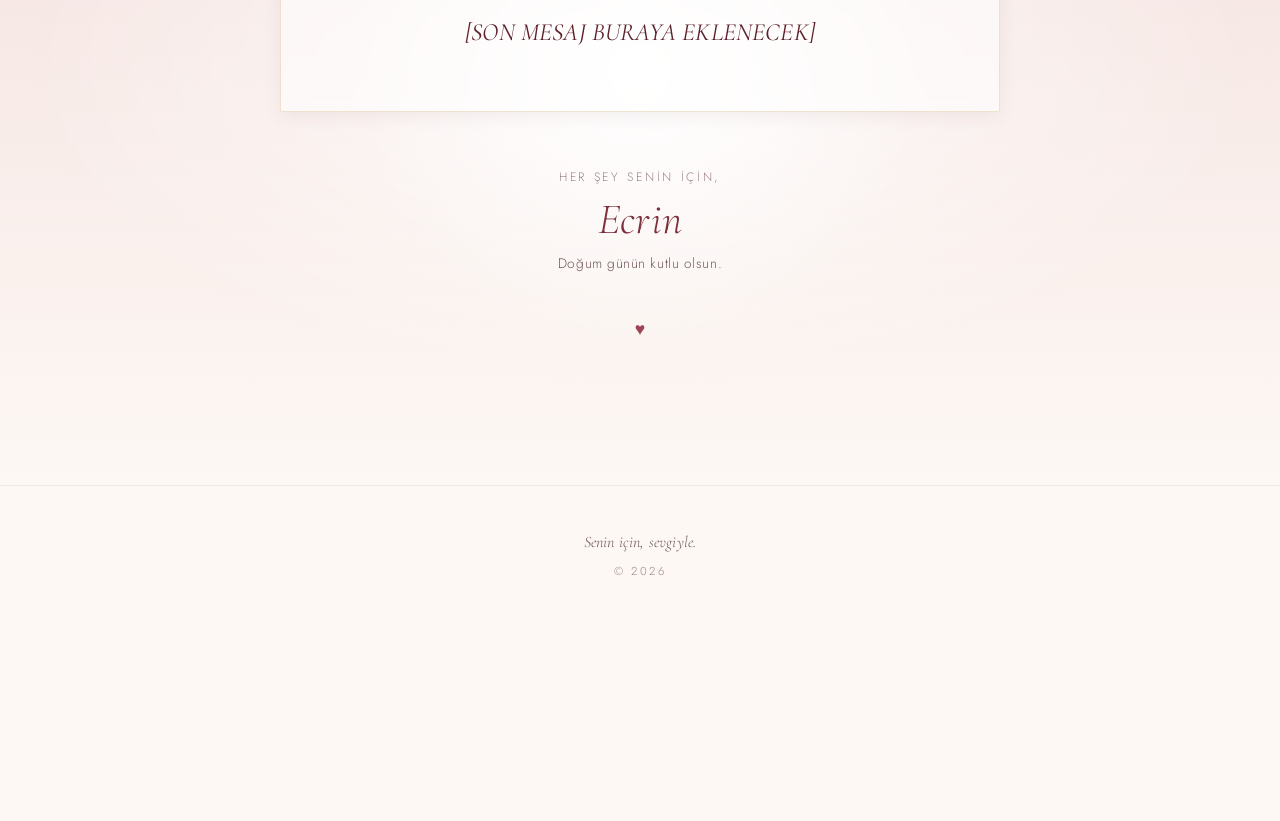
==== commit f0afe042: "Update index.html" ====
--- a/index.html
+++ b/index.html
@@ -193,7 +193,18 @@
   </button>
 
   <!-- Müzik dosyası (varsa) -->
-  <audio id="bgMusic" preload="none" loop></audio>
+ <div id="youtubeMusicPlayer" style="width:280px; margin:12px auto; text-align:center;">
+  <iframe
+    id="youtubeMusic"
+    width="280"
+    height="158"
+    src="https://www.youtube.com/embed/afuvneT25_I"
+    title="Gökhan Türkmen - Seninle Ben"
+    allow="autoplay; encrypted-media"
+    allowfullscreen
+    style="border:0; max-width:100%;"
+  ></iframe>
+</div>
 
   <!-- İçerik + scriptler -->
   <script src="content.js"></script>
